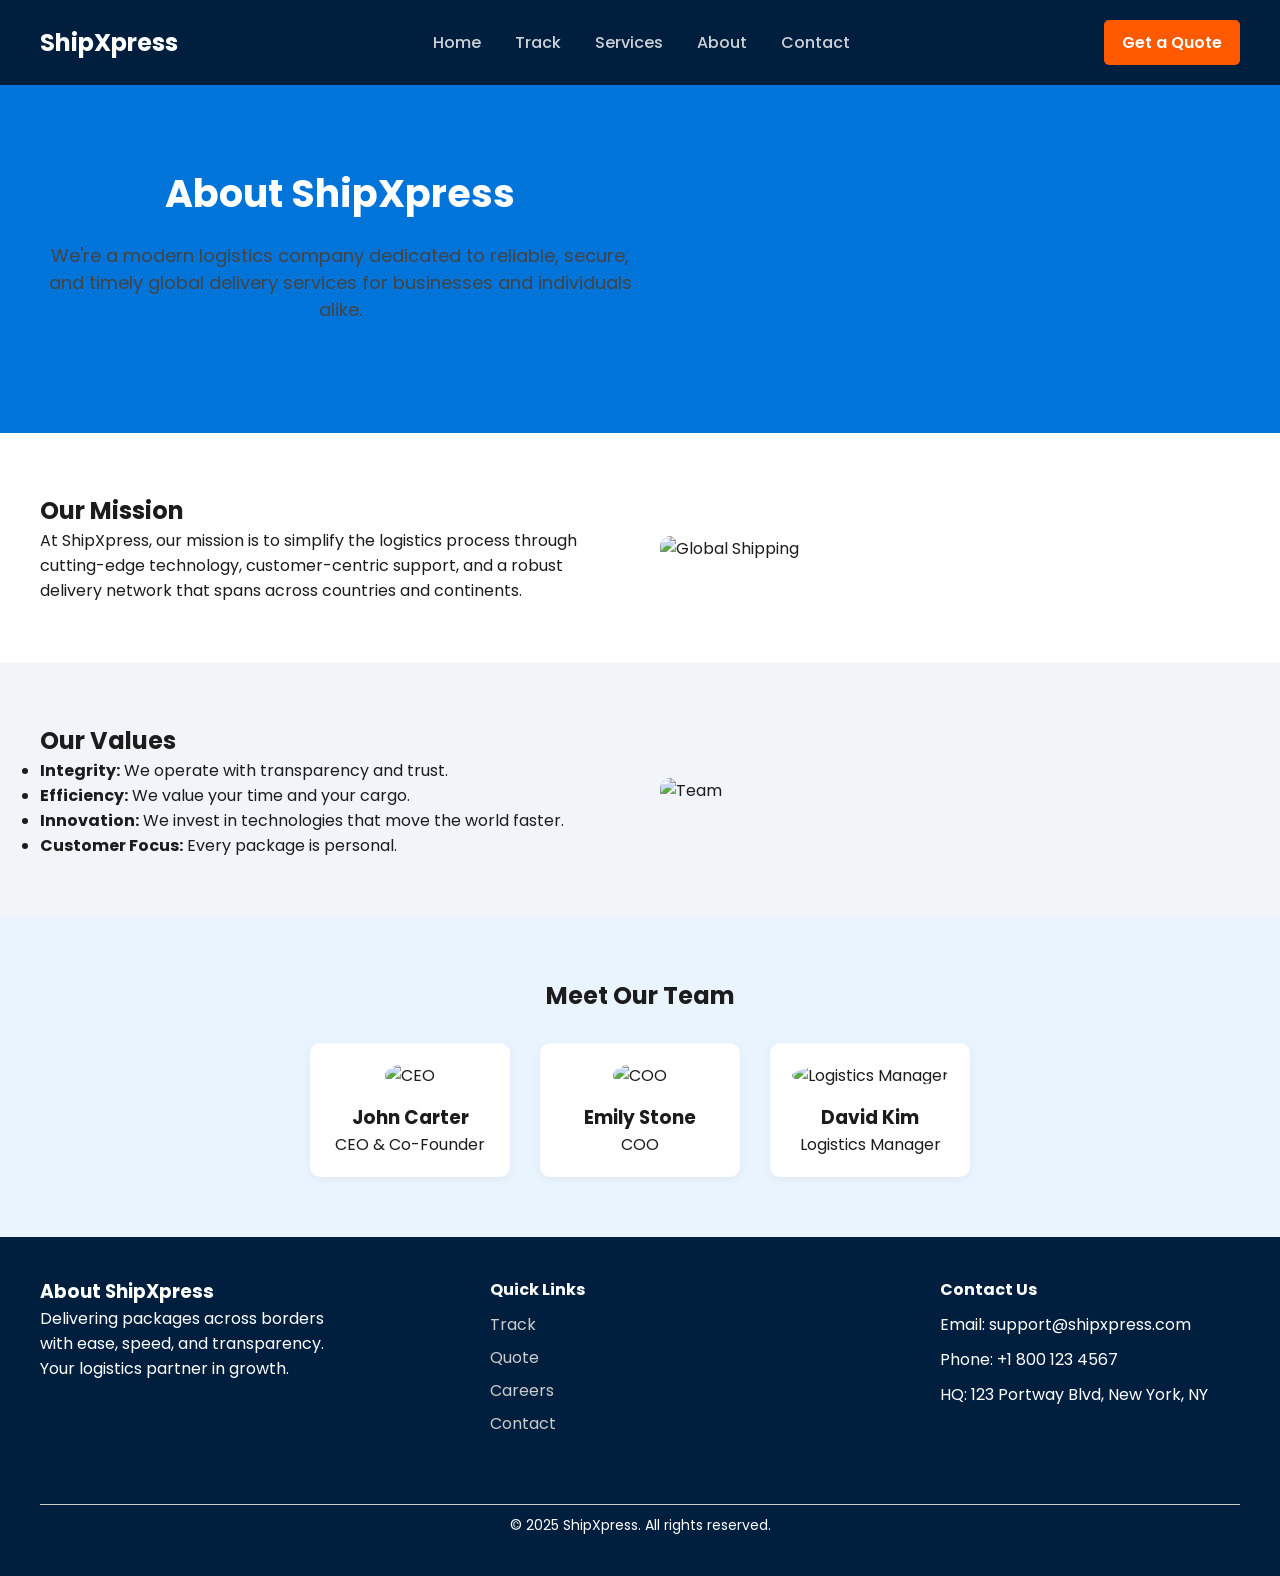
==== html_files/about.html @ bc34eb5e "initial commit" ====
<!DOCTYPE html>
<html lang="en">

<head>
    <meta charset="UTF-8" />
    <meta name="viewport" content="width=device-width, initial-scale=1.0" />
    <title>About Us - ShipXpress</title>
    <link rel="stylesheet" href="/css/styles.css" />
    <link rel="preconnect" href="https://fonts.googleapis.com">
    <link href="https://fonts.googleapis.com/css2?family=Poppins:wght@400;600&display=swap" rel="stylesheet">
</head>

<body>

    <!-- Header -->
    <header class="header">
        <div class="logo">ShipXpress</div>
        <nav class="nav">
            <a href="/html_files/index.html">Home</a>
            <a href="/html_files/track.html">Track</a>
            <a href="/html_files/services.html">Services</a>
            <a href="/html_files/about.html">About</a>
            <a href="/html_files/contact.html">Contact</a>
        </nav>
        <a href="#" class="cta">Get a Quote</a>
    </header>

    <!-- About Hero -->
    <section class="hero about-hero">
        <div class="hero-text">
            <h1>About ShipXpress</h1>
            <p>We're a modern logistics company dedicated to reliable, secure, and timely global delivery services for
                businesses and individuals alike.</p>
        </div>
    </section>

    <!-- Our Mission -->
    <section class="about-section">
        <div class="content">
            <h2>Our Mission</h2>
            <p>At ShipXpress, our mission is to simplify the logistics process through cutting-edge technology,
                customer-centric support, and a robust delivery network that spans across countries and continents.</p>
        </div>
        <div class="image">
            <img src="https://images.unsplash.com/photo-1589820296150-872d3b4b08a2" alt="Global Shipping" />
        </div>
    </section>

    <!-- Our Values -->
    <section class="about-section reverse">
        <div class="image">
            <img src="https://images.unsplash.com/photo-1559027615-b62a2f88a8e5" alt="Team" />
        </div>
        <div class="content">
            <h2>Our Values</h2>
            <ul>
                <li><strong>Integrity:</strong> We operate with transparency and trust.</li>
                <li><strong>Efficiency:</strong> We value your time and your cargo.</li>
                <li><strong>Innovation:</strong> We invest in technologies that move the world faster.</li>
                <li><strong>Customer Focus:</strong> Every package is personal.</li>
            </ul>
        </div>
    </section>

    <!-- Team -->
    <section class="team">
        <h2>Meet Our Team</h2>
        <div class="team-members">
            <div class="member">
                <img src="https://randomuser.me/api/portraits/men/32.jpg" alt="CEO" />
                <h3>John Carter</h3>
                <p>CEO & Co-Founder</p>
            </div>
            <div class="member">
                <img src="https://randomuser.me/api/portraits/women/44.jpg" alt="COO" />
                <h3>Emily Stone</h3>
                <p>COO</p>
            </div>
            <div class="member">
                <img src="https://randomuser.me/api/portraits/men/45.jpg" alt="Logistics Manager" />
                <h3>David Kim</h3>
                <p>Logistics Manager</p>
            </div>
        </div>
    </section>

    <!-- Footer -->
    <footer class="shipping-footer">
        <div class="footer-container">
            <div class="footer-about">
                <h3>About ShipXpress</h3>
                <p>Delivering packages across borders with ease, speed, and transparency. Your logistics partner in
                    growth.</p>
            </div>
            <div class="footer-links">
                <h4>Quick Links</h4>
                <ul>
                    <li><a href="/html_files/track.html">Track</a></li>
                    <li><a href="/html_files/Quote.html">Quote</a></li>
                    <li><a href="/html_files/careers.html">Careers</a></li>
                    <li><a href="/html_files/contact.html">Contact</a></li>
                </ul>
            </div>
            <div class="footer-contact">
                <h4>Contact Us</h4>
                <p>Email: support@shipxpress.com</p>
                <p>Phone: +1 800 123 4567</p>
                <p>HQ: 123 Portway Blvd, New York, NY</p>
            </div>
        </div>
        <div class="footer-bottom">
            <p>&copy; 2025 ShipXpress. All rights reserved.</p>
        </div>
    </footer>

</body>

</html>
---- css/styles.css ----
* {
    margin: 0;
    padding: 0;
    box-sizing: border-box;
}

body {
    font-family: 'Poppins', sans-serif;
    background: #f4f6f9;
    color: #1c1c1c;
}

a {
    text-decoration: none;
    color: inherit;
}

header.header {
    background: #001f3f;
    color: white;
    padding: 20px 40px;
    display: flex;
    justify-content: space-between;
    align-items: center;
}

header .logo {
    font-size: 24px;
    font-weight: 700;
}

nav.nav a {
    margin: 0 15px;
    font-weight: 500;
    color: #ffffffcc;
}

.cta {
    background: #ff5a00;
    color: white;
    padding: 10px 18px;
    border-radius: 5px;
    font-weight: 600;
}

.hero {
    display: flex;
    align-items: center;
    justify-content: space-between;
    padding: 60px 40px;
    background: #ffffff;
}

.hero-text {
    max-width: 50%;
}

.hero-text h1 {
    font-size: 38px;
    margin-bottom: 20px;
}

.hero-text p {
    margin-bottom: 30px;
    font-size: 18px;
    color: #444;
}

.btn-primary {
    background: #0074D9;
    color: white;
    padding: 12px 20px;
    border-radius: 5px;
    font-weight: bold;
}

.hero-img img {
    width: 500px;
    border-radius: 10px;
}

.services {
    background: #e9f2fc;
    padding: 60px 40px;
    text-align: center;
}

.services h2 {
    margin-bottom: 30px;
    font-size: 28px;
}

.service-cards {
    display: flex;
    gap: 30px;
    justify-content: center;
}

.card {
    background: white;
    padding: 30px;
    border-radius: 10px;
    width: 300px;
    box-shadow: 0 2px 10px rgba(0, 0, 0, 0.1);
}

.tracking-faq {
    display: flex;
    justify-content: space-around;
    padding: 60px 40px;
    background: #ffffff;
}

.track input {
    padding: 10px;
    width: 250px;
    margin-right: 10px;
}

.track button {
    padding: 10px 20px;
    background: #001f3f;
    color: white;
    border: none;
    border-radius: 5px;
}

.faq details {
    margin-bottom: 15px;
    cursor: pointer;
}

.shipping-footer {
    background: #001f3f;
    color: white;
    padding: 40px;
}

.footer-container {
    display: flex;
    justify-content: space-between;
    flex-wrap: wrap;
}

.footer-about,
.footer-links,
.footer-contact {
    width: 300px;
    margin-bottom: 30px;
}

.footer-links ul,
.footer-contact p {
    margin-top: 10px;
}

.footer-links li {
    list-style: none;
    margin-bottom: 8px;
}

.footer-links a {
    color: #ccc;
}

.footer-bottom {
    text-align: center;
    border-top: 1px solid #ccc;
    margin-top: 30px;
    padding-top: 10px;
    font-size: 14px;
}
.about-hero {
    background: #0074D9;
    color: white;
    text-align: center;
    padding: 80px 40px;
}

.about-section {
    display: flex;
    align-items: center;
    padding: 60px 40px;
    gap: 40px;
    background: #fff;
}

.about-section.reverse {
    flex-direction: row-reverse;
    background: #f1f5f9;
}

.about-section .content {
    flex: 1;
}

.about-section .image {
    flex: 1;
}

.about-section .image img {
    width: 100%;
    border-radius: 10px;
}

.team {
    background: #eaf4ff;
    padding: 60px 40px;
    text-align: center;
}

.team-members {
    display: flex;
    justify-content: center;
    gap: 30px;
    margin-top: 30px;
}

.member {
    background: white;
    padding: 20px;
    border-radius: 10px;
    width: 200px;
    box-shadow: 0 2px 10px rgba(0, 0, 0, 0.05);
}

.member img {
    width: 100px;
    border-radius: 50%;
    margin-bottom: 15px;
}
.contact-hero {
    background: #0088cc;
    color: white;
    text-align: center;
    padding: 80px 40px;
}

.contact-section {
    display: flex;
    flex-wrap: wrap;
    padding: 60px 40px;
    gap: 50px;
    background: #f5f7fa;
}

.contact-form,
.contact-info {
    flex: 1;
    min-width: 300px;
}

.contact-form h2,
.contact-info h2 {
    margin-bottom: 20px;
    color: #333;
}

.contact-form form input,
.contact-form form textarea {
    width: 100%;
    padding: 12px;
    margin-bottom: 15px;
    border: 1px solid #ccc;
    border-radius: 6px;
    font-family: inherit;
    font-size: 16px;
}

.contact-form form button {
    background: #0074d9;
    color: white;
    padding: 12px 20px;
    border: none;
    border-radius: 6px;
    font-size: 16px;
    cursor: pointer;
    transition: background 0.3s ease;
}

.contact-form form button:hover {
    background: #005fa3;
}

.contact-info p {
    margin-bottom: 10px;
    font-size: 16px;
}

.contact-info .map {
    margin-top: 20px;
    border-radius: 8px;
    overflow: hidden;
}
.careers-hero {
    background: #004d99;
    color: white;
    text-align: center;
    padding: 80px 40px;
}

.careers-section {
    padding: 60px 40px;
    background: #f8fafc;
}

.careers-intro {
    max-width: 800px;
    margin: 0 auto 50px auto;
    text-align: center;
}

.job-listings {
    display: grid;
    grid-template-columns: repeat(auto-fit, minmax(280px, 1fr));
    gap: 30px;
}

.job {
    background: white;
    border-radius: 10px;
    padding: 20px;
    box-shadow: 0 2px 10px rgba(0, 0, 0, 0.05);
}

.job h3 {
    margin-bottom: 10px;
    color: #0074d9;
}

.job a {
    display: inline-block;
    margin-top: 10px;
    color: white;
    background: #0074d9;
    padding: 10px 15px;
    border-radius: 6px;
    text-decoration: none;
    transition: background 0.3s;
}

.job a:hover {
    background: #005fa3;
}
.services-hero {
    background: #003366;
    color: white;
    text-align: center;
    padding: 80px 40px;
}

.services-section {
    padding: 60px 40px;
    display: grid;
    grid-template-columns: repeat(auto-fit, minmax(250px, 1fr));
    gap: 30px;
    background: #f0f4f8;
}

.service {
    background: white;
    padding: 25px;
    text-align: center;
    border-radius: 12px;
    box-shadow: 0 2px 12px rgba(0, 0, 0, 0.06);
    transition: transform 0.3s;
}

.service:hover {
    transform: translateY(-5px);
}

.service img {
    width: 60px;
    margin-bottom: 15px;
}

.service h3 {
    margin-bottom: 10px;
    color: #0074d9;
}
.track-hero {
    background: #002244;
    color: white;
    text-align: center;
    padding: 80px 40px;
}

.tracking-section {
    padding: 60px 40px;
    background: #f6f8fa;
    text-align: center;
}

.tracking-form {
    display: flex;
    justify-content: center;
    margin-bottom: 40px;
    gap: 10px;
}

.tracking-form input {
    padding: 12px;
    font-size: 16px;
    width: 300px;
    border: 1px solid #ccc;
    border-radius: 6px;
}

.tracking-form button {
    padding: 12px 20px;
    background: #0074d9;
    color: white;
    border: none;
    border-radius: 6px;
    font-size: 16px;
    cursor: pointer;
    transition: background 0.3s ease;
}

.tracking-form button:hover {
    background: #005fa3;
}

.tracking-status {
    background: white;
    padding: 30px;
    max-width: 600px;
    margin: 0 auto;
    border-radius: 10px;
    box-shadow: 0 2px 12px rgba(0, 0, 0, 0.05);
}

.progress-bar {
    background: #eee;
    height: 10px;
    border-radius: 5px;
    margin: 20px 0;
}

.progress {
    background: #0074d9;
    height: 100%;
    border-radius: 5px;
}

.tracking-steps {
    display: flex;
    justify-content: space-between;
    margin-top: 20px;
    font-size: 14px;
    color: #666;
    list-style: none;
    padding: 0;
}

.tracking-steps li {
    flex: 1;
    text-align: center;
    position: relative;
}

.tracking-steps li::before {
    content: '';
    display: block;
    margin: 0 auto 8px auto;
    width: 12px;
    height: 12px;
    border-radius: 50%;
    background: #ccc;
}

.tracking-steps li.complete::before {
    background: #0074d9;
}

.tracking-steps li.active::before {
    background: #ffcc00;
}
/*body {
    font-family: Arial, sans-serif;
    padding: 40px;
    background: #f4f6f9;
}

h2 {
    color: #0074d9;
}
*/
.update-form {
    background: white;
    padding: 30px;
    border-radius: 10px;
    box-shadow: 0 2px 8px rgba(0, 0, 0, 0.1);
    max-width: 400px;
}

input,
button {
    width: 100%;
    padding: 10px;
    margin-top: 5px;
    font-size: 16px;
    border-radius: 5px;
    border: 1px solid #ccc;
}

button {
    background: #0074d9;
    color: white;
    border: none;
    margin-top: 15px;
    cursor: pointer;
}

button:hover {
    background: #005fa3;
}
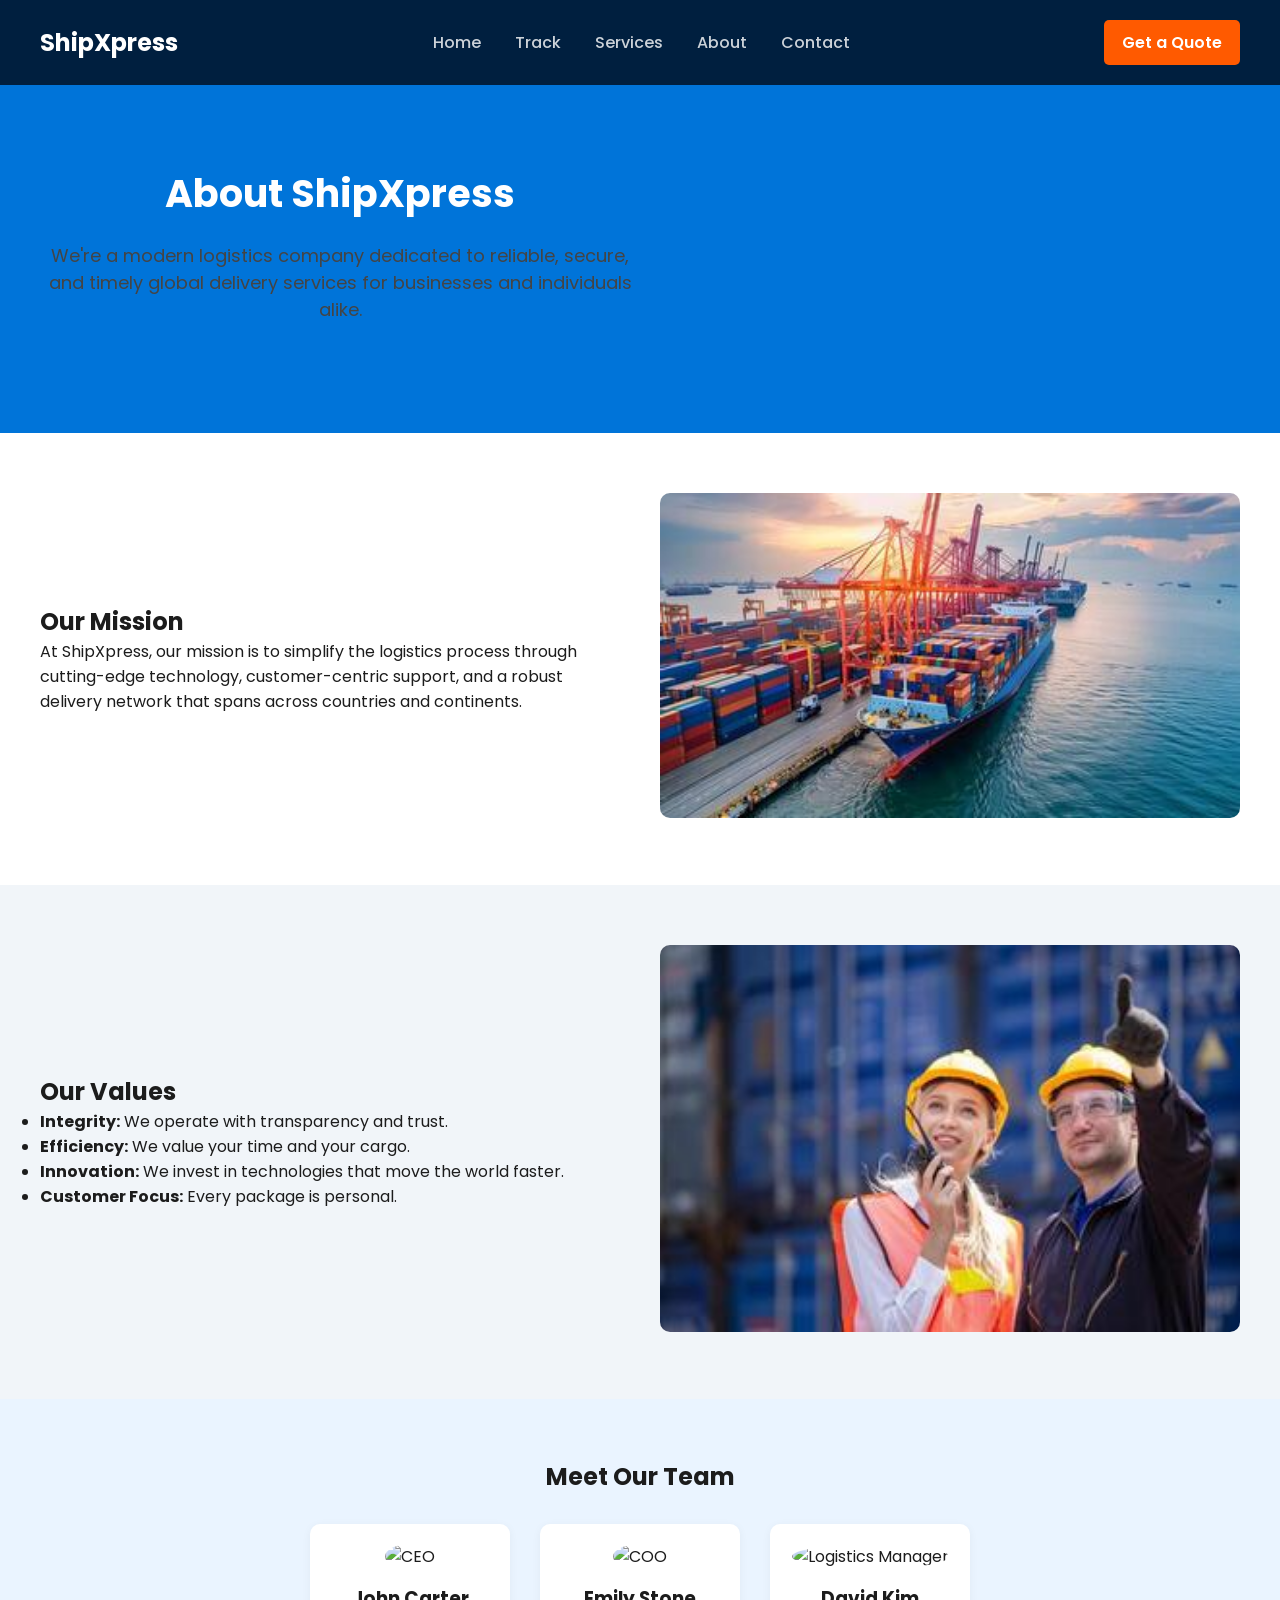
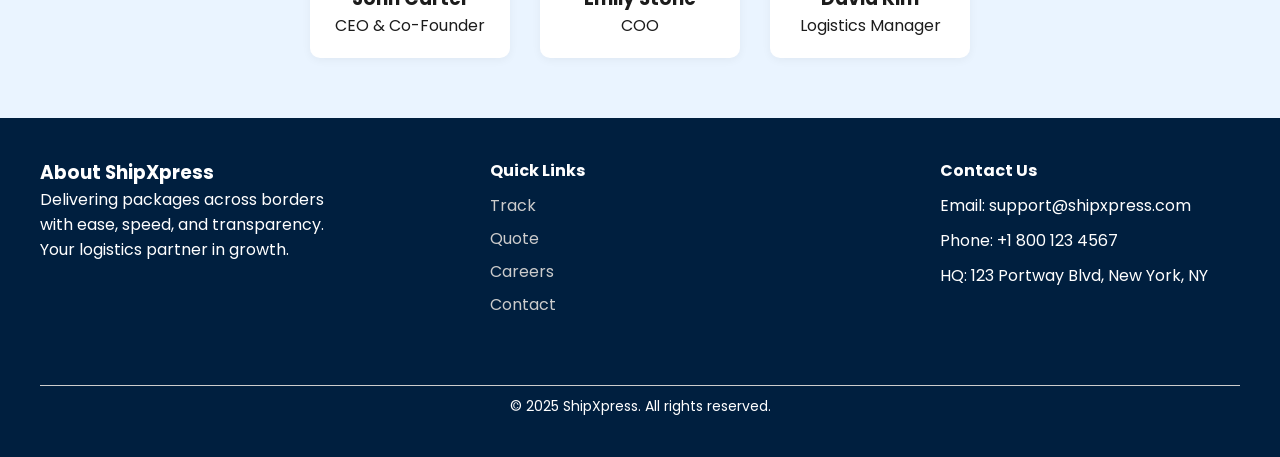
==== commit 7b921eea: "initialize commit" ====
--- a/html_files/about.html
+++ b/html_files/about.html
@@ -42,14 +42,14 @@
                 customer-centric support, and a robust delivery network that spans across countries and continents.</p>
         </div>
         <div class="image">
-            <img src="https://images.unsplash.com/photo-1589820296150-872d3b4b08a2" alt="Global Shipping" />
+            <img src="/images/global_shipping.jpg" alt="Global Shipping" />
         </div>
     </section>
 
     <!-- Our Values -->
     <section class="about-section reverse">
         <div class="image">
-            <img src="https://images.unsplash.com/photo-1559027615-b62a2f88a8e5" alt="Team" />
+            <img src="/images/team.jpg" alt="Team" />
         </div>
         <div class="content">
             <h2>Our Values</h2>
